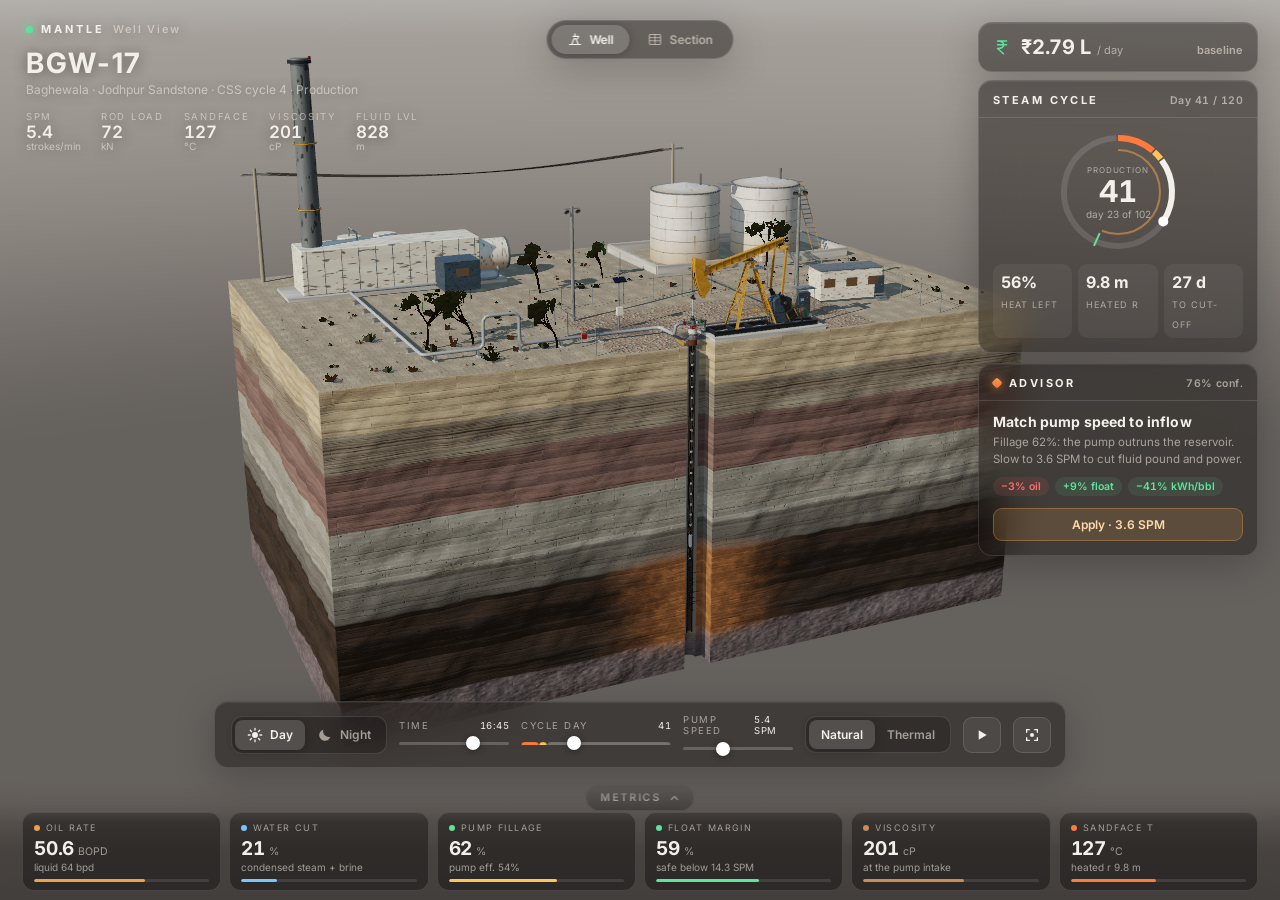
==== app/index.html @ c3bed3a5 "Rebuild demo as Well View app and archive prior demo Generated with [Devin](https://devin.ai)  Co-Au" ====
<!DOCTYPE html>
<html lang="en">
<head>
<meta charset="UTF-8" />
<meta name="viewport" content="width=device-width, initial-scale=1.0" />
<title>Mantle · Well View</title>
<link rel="icon" href="data:image/svg+xml,%3Csvg xmlns='http://www.w3.org/2000/svg' viewBox='0 0 64 64'%3E%3Crect width='64' height='64' rx='12' fill='%23191511'/%3E%3Crect x='10' y='30' width='44' height='6' fill='%23b0664a'/%3E%3Crect x='10' y='38' width='44' height='6' fill='%239ea3a2'/%3E%3Crect x='10' y='46' width='44' height='8' fill='%236b4a2e'/%3E%3Cpath d='M31 12v42' stroke='%23f0b35a' stroke-width='4'/%3E%3Ccircle cx='31' cy='50' r='6' fill='%23f07a2a'/%3E%3C/svg%3E" />
<link rel="preconnect" href="https://fonts.googleapis.com" />
<link rel="stylesheet" href="https://fonts.googleapis.com/css2?family=Inter:wght@400;500;600;700;800&family=JetBrains+Mono:wght@500&display=swap" />
<link rel="stylesheet" href="style.css" />
<script type="importmap">
{ "imports": {
  "three": "./vendor/three/build/three.module.js",
  "three/addons/": "./vendor/three/examples/jsm/"
} }
</script>
</head>
<body>
<div id="viewport"></div>

<div id="loader">
  <div class="loader-inner">
    <div class="loader-mark">MANTLE</div>
    <div class="loader-bar"><span></span></div>
    <div class="loader-text" id="loader-text">Surveying the section…</div>
  </div>
</div>

<div id="ui">
  <!-- identity + live telemetry -->
  <header class="hud hud-tl">
    <div class="brand"><span class="dot" id="live-dot"></span>MANTLE <em>Well View</em></div>
    <h1>BGW-17</h1>
    <div class="sub">Baghewala · Jodhpur Sandstone · CSS cycle 4 · <span id="phase-sub">Production</span></div>
    <div class="telemetry">
      <div data-tip="spm"><label>SPM</label><span id="t-spm">0.0</span><small>strokes/min</small></div>
      <div data-tip="load"><label>Rod load</label><span id="t-load">0</span><small>kN</small></div>
      <div data-tip="sandface"><label>Sandface</label><span id="t-temp">0</span><small>°C</small></div>
      <div data-tip="visc"><label>Viscosity</label><span id="t-visc">0</span><small>cP</small></div>
      <div data-tip="level"><label>Fluid lvl</label><span id="t-level">0</span><small>m</small></div>
    </div>
  </header>

  <!-- value + cycle + advisor, top right -->
  <aside class="hud panel value-panel" id="value-panel" data-tip="net">
    <svg viewBox="0 0 24 24" width="18" height="18" aria-hidden="true"><path d="M6 4h12M6 9h12M6 4c5 0 8 1.6 8 5s-3 5-8 5l8 7" fill="none" stroke="currentColor" stroke-width="2" stroke-linecap="round" stroke-linejoin="round"/></svg>
    <span id="v-net">—</span><small>/ day</small>
    <span class="delta" id="v-delta">—</span>
  </aside>

  <div class="hud rail" id="rail">
    <aside class="panel cycle-panel" id="cycle-panel">
      <div class="panel-head"><span class="ph-title">Steam cycle</span><span class="ph-sum" id="cycle-sum">Day 41 / 120</span></div>
      <div class="panel-body">
        <div class="cycle-ring-wrap">
          <canvas id="c-ring" width="220" height="220"></canvas>
          <div class="ring-center">
            <span class="ring-phase" id="ring-phase">Production</span>
            <b id="ring-day">41</b>
            <small id="ring-sub">day 23 of 102</small>
          </div>
        </div>
        <div class="stats">
          <div data-tip="battery"><span id="s-battery">0%</span><label>Heat left</label></div>
          <div data-tip="rh"><span id="s-rh">0 m</span><label>Heated r</label></div>
          <div data-tip="cutoff"><span id="s-cutoff">0 d</span><label>To cut-off</label></div>
        </div>
      </div>
    </aside>

    <aside class="panel advisor-panel" id="advisor-panel">
      <div class="panel-head"><span class="ph-title"><i class="spark"></i>Advisor</span><span class="ph-sum" id="adv-conf">—</span></div>
      <div class="panel-body">
        <div class="adv-title" id="adv-title">—</div>
        <div class="adv-detail" id="adv-detail"></div>
        <div class="adv-deltas" id="adv-deltas"></div>
        <button class="adv-apply" id="adv-apply" type="button">Apply to well</button>
      </div>
    </aside>
  </div>

  <!-- bottom control deck -->
  <footer class="hud panel controls" id="controls">
    <div class="daynight" role="group" aria-label="Time of day">
      <button id="btn-day" class="active" type="button" title="Day (N)">
        <svg viewBox="0 0 24 24" width="16" height="16"><circle cx="12" cy="12" r="4.5" fill="currentColor"/><g stroke="currentColor" stroke-width="2" stroke-linecap="round"><path d="M12 2v2.5M12 19.5V22M2 12h2.5M19.5 12H22M4.9 4.9l1.8 1.8M17.3 17.3l1.8 1.8M4.9 19.1l1.8-1.8M17.3 6.7l1.8-1.8"/></g></svg>
        Day
      </button>
      <button id="btn-night" type="button" title="Night (N)">
        <svg viewBox="0 0 24 24" width="16" height="16"><path d="M20 14.5A8.5 8.5 0 0 1 9.5 4a8.5 8.5 0 1 0 10.5 10.5z" fill="currentColor"/></svg>
        Night
      </button>
    </div>
    <div class="slider">
      <label>Time <span id="v-time">16:45</span></label>
      <input type="range" id="r-time" min="0" max="24" step="0.01" value="16.75" />
    </div>
    <div class="slider wide">
      <label>Cycle day <span id="v-day">41</span></label>
      <div class="cyc-track"><i class="seg inj"></i><i class="seg soak"></i><i class="seg prod"></i></div>
      <input type="range" id="r-day" min="0" max="120" step="0.1" value="41" />
    </div>
    <div class="slider">
      <label>Pump speed <span id="v-spm">5.4 SPM</span></label>
      <input type="range" id="r-spm" min="2" max="12" step="0.1" value="5.4" />
    </div>
    <div class="lens" role="group" aria-label="Lens">
      <button id="btn-natural" class="active" type="button" title="Natural (T)">Natural</button>
      <button id="btn-thermal" type="button" title="Thermal lens (T)">Thermal</button>
    </div>
    <button class="icon-btn" id="btn-play" type="button" title="Run the cycle (Space)">
      <svg viewBox="0 0 24 24" width="16" height="16"><path d="M7 5l12 7-12 7z" fill="currentColor"/></svg>
    </button>
    <button class="icon-btn" id="btn-cam" type="button" title="Reset camera (C)">
      <svg viewBox="0 0 24 24" width="16" height="16"><path d="M4 8V4h4M20 8V4h-4M4 16v4h4M20 16v4h-4" fill="none" stroke="currentColor" stroke-width="2" stroke-linecap="round"/><circle cx="12" cy="12" r="3" fill="currentColor"/></svg>
    </button>
  </footer>

  <div class="hint-bar">Drag to orbit · Right-drag to pan · Scroll to zoom · <kbd>N</kbd> day/night · <kbd>T</kbd> thermal · <kbd>M</kbd> metrics · <kbd>2</kbd> section</div>

  <!-- metrics drawer -->
  <section class="hud metrics open" id="metrics">
    <button class="drawer-tab" id="metrics-tab" type="button">Metrics<svg viewBox="0 0 12 12" width="10" height="10"><path d="M2 4l4 4 4-4" fill="none" stroke="currentColor" stroke-width="1.6"/></svg></button>
    <div class="kpis" id="kpis"></div>
    <div class="cards">
      <div class="card span-4">
        <div class="card-head"><span>Cycle production</span>
          <div class="pills"><span class="pill"><i class="ln"></i>Oil</span><span class="pill"><i class="band"></i>P10–P90</span><span class="pill"><i class="ln amber dash"></i>Sandface T</span></div>
        </div>
        <canvas id="c-cycle"></canvas>
      </div>
      <div class="card span-3">
        <div class="card-head"><span>Dynamometer card</span><em id="dyno-cls">—</em></div>
        <canvas id="c-dyno"></canvas>
        <div class="card-foot"><span><i class="ln"></i>Surface</span><span><i class="ln blue"></i>Downhole</span></div>
      </div>
      <div class="card span-2">
        <div class="card-head"><span>Heat in the well</span><em>T vs depth</em></div>
        <canvas id="c-profile"></canvas>
      </div>
      <div class="card span-3">
        <div class="card-head"><span>Operating limits</span></div>
        <div class="limits" id="limits"></div>
        <ul class="alerts" id="alerts"></ul>
      </div>
    </div>
  </section>
</div>

<nav class="screen-switch" id="screen-switch" role="tablist">
  <button class="active" data-screen="well" type="button" title="Well (1)">
    <svg viewBox="0 0 24 24" width="15" height="15"><path d="M3 20h18M7 20l3-9h4l3 9M9 7h9l-2 4M12 7V3" fill="none" stroke="currentColor" stroke-width="1.7" stroke-linecap="round" stroke-linejoin="round"/></svg>
    Well</button>
  <button data-screen="section" type="button" title="Section (2)">
    <svg viewBox="0 0 24 24" width="15" height="15"><rect x="3" y="4" width="18" height="16" rx="1.5" fill="none" stroke="currentColor" stroke-width="1.7"/><path d="M3 9h18M3 14h18M12 4v16" stroke="currentColor" stroke-width="1.4"/></svg>
    Section</button>
  <i class="glider"></i>
</nav>

<div id="section" class="section"></div>
<div id="tooltip" class="tooltip"></div>

<script type="module" src="js/main.js" onerror="document.getElementById('loader-text').textContent = 'Could not load the scene. Check the console and refresh.'"></script>
</body>
</html>
---- app/style.css ----
:root {
  --glass: rgba(16, 15, 14, 0.44);
  --glass-strong: rgba(16, 15, 14, 0.68);
  --line: rgba(255, 255, 255, 0.12);
  --text: #f3efe9;
  --muted: rgba(240, 232, 222, 0.6);
  --accent: #7cc4ff;
  --heat: #f0a04b;
  --ok: #5fe39a;
  --warn: #ffc35a;
  --crit: #ff6b6b;
  --radius: 14px;
  --ink: #2a241b;
  --ink-2: rgba(42, 36, 27, 0.58);
  --paper-glass: rgba(255, 252, 244, 0.74);
  --paper-line: rgba(60, 46, 25, 0.13);
  --drawer-h: clamp(300px, 38vh, 400px);
  font-family: "Inter", "SF Pro Text", -apple-system, "Segoe UI", Roboto, sans-serif;
}
* { box-sizing: border-box; }
html, body { margin: 0; height: 100%; overflow: hidden; background: #3a3836; color: var(--text); -webkit-font-smoothing: antialiased; }
#viewport, #viewport canvas { position: fixed; inset: 0; width: 100%; height: 100%; display: block; touch-action: none; }

/* ---------- loader */
#loader { position: fixed; inset: 0; z-index: 60; display: grid; place-items: center; background: radial-gradient(ellipse at 50% 40%, #3a2e22 0%, #0e0c0a 72%); transition: opacity 1.2s ease, visibility 1.2s; }
#loader.done { opacity: 0; visibility: hidden; }
.loader-inner { text-align: center; }
.loader-mark { font-weight: 800; letter-spacing: 0.5em; font-size: 22px; margin-right: -0.5em; }
.loader-bar { width: 220px; height: 2px; margin: 18px auto 12px; background: rgba(255,255,255,0.12); overflow: hidden; border-radius: 2px; }
.loader-bar span { display: block; height: 100%; width: 40%; background: var(--heat); animation: load 1.2s ease-in-out infinite; }
.loader-text { font-size: 12px; color: var(--muted); letter-spacing: 0.04em; }
@keyframes load { 0% { transform: translateX(-100%); } 100% { transform: translateX(250%); } }

/* ---------- HUD shell */
#ui { position: fixed; inset: 0; pointer-events: none; z-index: 10; transition: opacity 0.45s; }
#ui.hidden, #ui.away { opacity: 0; }
#ui.hidden *, #ui.away * { pointer-events: none !important; }
.hud { position: absolute; pointer-events: auto; }
.panel {
  background: var(--glass);
  backdrop-filter: blur(18px) saturate(140%); -webkit-backdrop-filter: blur(18px) saturate(140%);
  border: 1px solid var(--line); border-radius: var(--radius);
  box-shadow: 0 10px 40px rgba(0, 0, 0, 0.22), inset 0 1px 0 rgba(255,255,255,0.06);
}

.hud-tl { top: 22px; left: 26px; text-shadow: 0 1px 14px rgba(0, 0, 0, 0.45); pointer-events: none; }
.hud-tl .telemetry { pointer-events: auto; }
.brand { font-size: 11px; font-weight: 700; letter-spacing: 0.28em; display: flex; align-items: center; gap: 8px; }
.brand em { font-style: normal; font-weight: 500; color: var(--muted); letter-spacing: 0.16em; }
.brand .dot { width: 7px; height: 7px; border-radius: 50%; background: var(--ok); box-shadow: 0 0 10px var(--ok); animation: pulse 2.4s ease-in-out infinite; }
.brand .dot.steam { background: var(--heat); box-shadow: 0 0 10px var(--heat); }
.brand .dot.soak { background: var(--warn); box-shadow: 0 0 10px var(--warn); }
@keyframes pulse { 50% { opacity: 0.45; } }
.hud-tl h1 { margin: 10px 0 2px; font-size: 28px; font-weight: 700; letter-spacing: 0.06em; }
.hud-tl .sub { font-size: 12px; color: var(--muted); }
.telemetry { display: flex; gap: 20px; margin-top: 14px; }
.telemetry div { display: flex; flex-direction: column; min-width: 48px; cursor: default; }
.telemetry label { font-size: 9.5px; letter-spacing: 0.18em; text-transform: uppercase; color: var(--muted); }
.telemetry span { font-size: 17px; font-variant-numeric: tabular-nums; font-weight: 600; }
.telemetry small { font-size: 10px; color: var(--muted); margin-top: -2px; }

/* ---------- value, top right */
.value-panel { top: 22px; right: 22px; width: 280px; display: flex; align-items: baseline; gap: 6px; padding: 12px 14px; cursor: default; }
.value-panel > svg { color: var(--ok); flex: none; align-self: center; margin-right: 4px; }
#v-net { font-size: 20px; font-weight: 700; font-variant-numeric: tabular-nums; letter-spacing: -0.01em; }
.value-panel small { font-size: 11px; color: var(--muted); }
.delta { margin-left: auto; font-size: 11px; font-weight: 600; font-variant-numeric: tabular-nums; color: var(--muted); white-space: nowrap; }
.delta.up { color: var(--ok); } .delta.down { color: var(--crit); }

.rail { top: 80px; right: 22px; width: 280px; display: flex; flex-direction: column; gap: 10px; max-height: calc(100vh - 80px - 120px); transition: max-height 0.55s cubic-bezier(.2,.8,.2,1); }
#ui.drawer-open .rail { max-height: calc(100vh - 80px - var(--drawer-h) - 20px); }
#ui.drawer-open .adv-detail { display: none; }
.panel-head { display: flex; justify-content: space-between; align-items: center; padding: 12px 14px 10px; font-size: 11px; font-weight: 700; letter-spacing: 0.22em; text-transform: uppercase; border-bottom: 1px solid var(--line); }
.ph-title { display: inline-flex; align-items: center; gap: 8px; }
.ph-sum { font-size: 10.5px; font-weight: 600; letter-spacing: 0.04em; text-transform: none; color: var(--muted); font-variant-numeric: tabular-nums; }
.panel-body { padding: 12px 14px 14px; }
.stats { display: grid; grid-template-columns: repeat(3, 1fr); gap: 6px; }
.stats div { background: rgba(255,255,255,0.05); border-radius: 9px; padding: 8px 8px 6px; cursor: default; }
.stats span { display: block; font-size: 16px; font-weight: 700; font-variant-numeric: tabular-nums; }
.stats label { font-size: 9px; letter-spacing: 0.12em; text-transform: uppercase; color: var(--muted); }

.cycle-ring-wrap { position: relative; width: 124px; height: 124px; margin: 0 auto 10px; }
.cycle-ring-wrap canvas { width: 124px; height: 124px; display: block; }
.ring-center { position: absolute; inset: 0; display: flex; flex-direction: column; align-items: center; justify-content: center; pointer-events: none; }
.ring-phase { font-size: 8px; letter-spacing: 0.12em; text-transform: uppercase; color: var(--muted); }
.ring-center b { font-size: 30px; font-weight: 700; font-variant-numeric: tabular-nums; line-height: 1.1; }
.ring-center small { font-size: 10px; color: var(--muted); }
#rail.compact .cycle-ring-wrap { display: none; }

.spark { width: 8px; height: 8px; border-radius: 2px; background: linear-gradient(135deg, var(--heat), #ff6a3d); box-shadow: 0 0 10px rgba(240,160,75,0.7); transform: rotate(45deg); }
.adv-title { font-size: 14px; font-weight: 700; letter-spacing: 0.01em; }
.adv-detail { font-size: 11.5px; line-height: 1.45; color: var(--muted); margin-top: 4px; }
.adv-deltas { display: flex; gap: 6px; margin-top: 10px; flex-wrap: wrap; }
.adv-deltas span { font-size: 10.5px; font-weight: 600; padding: 3px 8px; border-radius: 999px; background: rgba(255,255,255,0.07); font-variant-numeric: tabular-nums; }
.adv-deltas span.good { color: var(--ok); background: rgba(95,227,154,0.1); }
.adv-deltas span.bad { color: var(--crit); background: rgba(255,107,107,0.1); }
button { font: inherit; color: var(--text); background: rgba(255,255,255,0.07); border: 1px solid var(--line); border-radius: 9px; cursor: pointer; padding: 8px 10px; font-size: 12px; font-weight: 600; transition: background 0.2s, border-color 0.2s, transform 0.1s, opacity 0.2s; }
button:hover { background: rgba(255,255,255,0.14); border-color: rgba(255,255,255,0.22); }
button:active { transform: translateY(1px); }
button:disabled { opacity: 0.4; cursor: default; }
.adv-apply { width: 100%; margin-top: 12px; background: rgba(240,160,75,0.16); border-color: rgba(240,160,75,0.35); color: #ffd9a8; }
.adv-apply:hover { background: rgba(240,160,75,0.26); border-color: rgba(240,160,75,0.5); }

/* ---------- control deck */
.controls { left: 50%; bottom: 26px; transform: translateX(-50%); display: flex; align-items: center; gap: 20px; padding: 12px 14px 12px 16px; transition: bottom 0.55s cubic-bezier(.2,.8,.2,1); }
#ui.drawer-open .controls { bottom: calc(var(--drawer-h) + 12px); }
#ui.drawer-peek .controls { bottom: 132px; }
#ui.drawer-peek .hint-bar { opacity: 0; }
.daynight, .lens { display: flex; background: rgba(0,0,0,0.22); border-radius: 11px; padding: 3px; border: 1px solid var(--line); }
.daynight button, .lens button { display: flex; align-items: center; gap: 7px; border: none; background: transparent; padding: 7px 12px; border-radius: 8px; color: var(--muted); }
.daynight button.active, .lens button.active { background: rgba(255,255,255,0.16); color: var(--text); box-shadow: 0 1px 8px rgba(0,0,0,0.25); }
.lens button#btn-thermal.active { background: linear-gradient(90deg, rgba(120,40,110,0.55), rgba(240,120,40,0.55)); }
.slider { display: flex; flex-direction: column; gap: 6px; width: 130px; position: relative; }
.slider.wide { width: 200px; }
.slider label { font-size: 9.5px; letter-spacing: 0.16em; text-transform: uppercase; color: var(--muted); display: flex; justify-content: space-between; }
.slider label span { color: var(--text); font-variant-numeric: tabular-nums; letter-spacing: 0.04em; }
input[type=range] { -webkit-appearance: none; appearance: none; width: 100%; height: 3px; margin: 5px 0; border-radius: 3px; background: rgba(255,255,255,0.2); outline: none; position: relative; z-index: 1; }
input[type=range]::-webkit-slider-thumb { -webkit-appearance: none; width: 14px; height: 14px; border-radius: 50%; background: #fff; box-shadow: 0 1px 6px rgba(0,0,0,0.4); cursor: pointer; }
input[type=range]::-moz-range-thumb { width: 14px; height: 14px; border: none; border-radius: 50%; background: #fff; cursor: pointer; }
.slider.wide input[type=range] { background: transparent; }
.cyc-track { position: absolute; left: 0; right: 0; bottom: 5px; height: 3px; display: flex; border-radius: 3px; overflow: hidden; }
.cyc-track .seg { display: block; height: 100%; }
.cyc-track .inj { width: 11.67%; background: #ff7a3d; }
.cyc-track .soak { width: 3.33%; background: var(--warn); }
.cyc-track .prod { flex: 1; background: rgba(255,255,255,0.28); }
.icon-btn { width: 38px; height: 36px; padding: 0; display: grid; place-items: center; }
.icon-btn.on { background: rgba(240,160,75,0.2); border-color: rgba(240,160,75,0.4); color: #ffd9a8; }
.hint-bar { position: absolute; left: 26px; bottom: 30px; font-size: 11px; color: var(--muted); text-shadow: 0 1px 8px rgba(0,0,0,0.6); transition: opacity 0.3s; }
#ui.drawer-open .hint-bar { opacity: 0; }
kbd { font-family: inherit; font-size: 10px; padding: 1px 5px; border-radius: 4px; border: 1px solid var(--line); background: rgba(255,255,255,0.08); }

/* ---------- metrics drawer */
.metrics {
  left: 0; right: 0; bottom: 0; height: var(--drawer-h); padding: 30px 22px 18px;
  background: linear-gradient(to top, rgba(14, 12, 11, 0.74), rgba(14, 12, 11, 0.5) 70%, rgba(14, 12, 11, 0));
  backdrop-filter: blur(14px) saturate(130%); -webkit-backdrop-filter: blur(14px) saturate(130%);
  mask-image: linear-gradient(to top, #000 88%, transparent); -webkit-mask-image: linear-gradient(to top, #000 88%, transparent);
  display: flex; flex-direction: column; gap: 10px;
  transform: translateY(calc(var(--drawer-h) - 34px)); transition: transform 0.55s cubic-bezier(.2,.8,.2,1);
}
.metrics.open { transform: none; }
.metrics.peek { transform: translateY(calc(var(--drawer-h) - 34px - 84px)); }
.metrics.peek .cards { opacity: 0; pointer-events: none; }
.metrics.peek .kpis { opacity: 1; pointer-events: auto; }
.drawer-tab { position: absolute; top: 2px; left: 50%; transform: translateX(-50%); display: flex; align-items: center; gap: 8px; padding: 6px 14px; font-size: 10.5px; letter-spacing: 0.18em; text-transform: uppercase; background: var(--glass); border-radius: 999px; backdrop-filter: blur(12px); -webkit-backdrop-filter: blur(12px); }
.drawer-tab svg { transition: transform 0.4s; transform: rotate(180deg); }
.metrics.open .drawer-tab svg { transform: none; }
.metrics.peek { background: linear-gradient(to top, rgba(14,12,11,0.6), rgba(14,12,11,0.35) 80%, rgba(14,12,11,0)); }
.metrics:not(.open):not(.peek) .kpis, .metrics:not(.open) .cards { opacity: 0; pointer-events: none; }
.kpis, .cards { transition: opacity 0.35s; }
.kpis { display: grid; grid-template-columns: repeat(9, minmax(0, 1fr)); gap: 8px; flex: none; }
.kpi { background: var(--glass); border: 1px solid var(--line); border-radius: 12px; padding: 9px 11px 8px; min-width: 0; cursor: default; transition: border-color 0.3s; }
.kpi:hover { border-color: rgba(255,255,255,0.24); }
.kpi label { display: flex; align-items: center; gap: 6px; font-size: 9px; letter-spacing: 0.16em; text-transform: uppercase; color: var(--muted); white-space: nowrap; overflow: hidden; }
.kpi label i { width: 6px; height: 6px; border-radius: 50%; flex: none; }
.kv { display: flex; align-items: baseline; gap: 4px; margin-top: 4px; }
.kv span { font-size: 19px; font-weight: 700; font-variant-numeric: tabular-nums; letter-spacing: -0.01em; }
.kv small { font-size: 10.5px; color: var(--muted); }
.ksub { font-size: 10px; color: var(--muted); white-space: nowrap; overflow: hidden; text-overflow: ellipsis; margin-top: 1px; }
.kbar { height: 3px; border-radius: 3px; background: rgba(255,255,255,0.1); margin-top: 6px; overflow: hidden; }
.kbar b { display: block; height: 100%; border-radius: 3px; transition: width 0.6s cubic-bezier(.2,.8,.2,1), background 0.4s; }
.cards { flex: 1; min-height: 0; display: grid; grid-template-columns: repeat(12, minmax(0, 1fr)); gap: 8px; }
.card { background: var(--glass); border: 1px solid var(--line); border-radius: 14px; padding: 10px 12px; display: flex; flex-direction: column; min-width: 0; min-height: 0; }
.card.span-4 { grid-column: span 4; } .card.span-3 { grid-column: span 3; } .card.span-2 { grid-column: span 2; }
.card canvas { flex: 1; width: 100%; min-height: 0; display: block; }
.card-head { display: flex; justify-content: space-between; align-items: center; font-size: 9.5px; letter-spacing: 0.18em; text-transform: uppercase; color: var(--muted); margin-bottom: 6px; gap: 6px; }
.card-head > span { color: var(--text); font-weight: 700; white-space: nowrap; overflow: hidden; text-overflow: ellipsis; }
.card-head em { font-style: normal; letter-spacing: 0.08em; text-transform: none; font-weight: 600; white-space: nowrap; }
.card-foot { display: flex; gap: 12px; flex-wrap: wrap; font-size: 10px; color: var(--muted); margin-top: 4px; }
.card-foot span, .pill { display: inline-flex; align-items: center; gap: 5px; }
.pills { display: flex; gap: 8px; }
.pill { font-size: 10px; letter-spacing: 0.04em; text-transform: none; color: var(--muted); }
.ln { width: 14px; height: 0; border-top: 2px solid #fff; display: inline-block; }
.ln.blue { border-top-color: var(--accent); }
.ln.amber { border-top-color: var(--heat); }
.ln.dash { border-top-style: dashed; }
.band { width: 14px; height: 8px; border-radius: 2px; background: rgba(255,255,255,0.18); display: inline-block; }
.limits { display: grid; grid-template-columns: 1fr 1fr; gap: 8px 12px; margin-bottom: 8px; }
.lim label { display: flex; justify-content: space-between; font-size: 9.5px; letter-spacing: 0.12em; text-transform: uppercase; color: var(--muted); }
.lim label b { color: var(--text); letter-spacing: 0.02em; font-variant-numeric: tabular-nums; }
.lim .meter { position: relative; height: 5px; border-radius: 3px; background: rgba(255,255,255,0.08); margin-top: 5px; overflow: hidden; }
.lim .meter b { position: absolute; left: 0; top: 0; bottom: 0; border-radius: 3px; transition: width 0.6s cubic-bezier(.2,.8,.2,1), background 0.4s; }
.lim .meter i { position: absolute; top: -2px; bottom: -2px; width: 1px; background: rgba(255,255,255,0.55); }
.alerts { list-style: none; margin: 0; padding: 0; overflow: auto; font-size: 11px; line-height: 1.35; display: flex; flex-direction: column; gap: 6px; flex: 1; min-height: 0; scrollbar-width: thin; }
.alerts li { display: flex; gap: 8px; align-items: flex-start; }
.alerts li i { width: 7px; height: 7px; border-radius: 50%; flex: none; margin-top: 4px; }

@media (max-width: 1300px) {
  .kpis { grid-template-columns: repeat(6, minmax(0, 1fr)); }
  .kpi:nth-child(n+7) { display: none; }
  .card.span-4 { grid-column: span 6; } .card.span-3 { grid-column: span 6; } .card.span-2 { display: none; }
  .card:nth-child(n+3) { display: none; }
  .controls { gap: 12px; }
  .slider { width: 110px; } .slider.wide { width: 150px; }
  .hint-bar { display: none; }
}
@media (max-width: 900px) {
  .rail, .value-panel { display: none; }
  .controls { flex-wrap: wrap; justify-content: center; width: calc(100% - 32px); }
  .telemetry { gap: 12px; }
}

/* ---------- screen switcher */
.screen-switch { position: fixed; top: 20px; left: 50%; transform: translateX(-50%); z-index: 40; display: flex; padding: 4px; gap: 2px; background: var(--glass); border: 1px solid var(--line); border-radius: 999px; backdrop-filter: blur(16px) saturate(140%); -webkit-backdrop-filter: blur(16px) saturate(140%); box-shadow: 0 10px 40px rgba(0,0,0,0.22); transition: background 0.8s, border-color 0.8s, box-shadow 0.8s; }
.screen-switch button { position: relative; z-index: 1; display: flex; align-items: center; gap: 7px; padding: 7px 16px; border: none; background: transparent; border-radius: 999px; font-size: 12px; color: var(--muted); transition: color 0.4s; }
.screen-switch button:hover { background: transparent; color: var(--text); }
.screen-switch button.active { color: var(--text); }
.screen-switch .glider { position: absolute; top: 4px; bottom: 4px; left: 4px; width: 0; border-radius: 999px; background: rgba(255,255,255,0.16); box-shadow: 0 1px 8px rgba(0,0,0,0.25); transition: left 0.5s cubic-bezier(.2,.8,.2,1), width 0.5s cubic-bezier(.2,.8,.2,1), background 0.8s; }
.screen-switch.busy { pointer-events: none; }
body.mode-section .screen-switch { background: rgba(255, 252, 244, 0.72); border-color: rgba(60, 46, 25, 0.14); box-shadow: 0 8px 30px rgba(70, 55, 30, 0.12); }
body.mode-section .screen-switch button { color: rgba(48, 40, 28, 0.55); }
body.mode-section .screen-switch button.active { color: var(--ink); }
body.mode-section .screen-switch .glider { background: rgba(255,255,255,0.95); box-shadow: 0 1px 6px rgba(70,55,30,0.18); }

/* ---------- tooltip */
.tooltip { position: fixed; z-index: 55; pointer-events: none; max-width: 280px; padding: 9px 11px; font-size: 11.5px; line-height: 1.45; background: var(--glass-strong); color: var(--text); border: 1px solid var(--line); border-radius: 10px; backdrop-filter: blur(12px); -webkit-backdrop-filter: blur(12px); opacity: 0; transform: translate(14px, 14px); transition: opacity 0.12s; }
.tooltip.show { opacity: 1; }
.tooltip b { font-size: 12.5px; letter-spacing: 0.02em; }
.tooltip .mut { color: var(--muted); }
.tooltip.light { background: rgba(255, 252, 244, 0.92); color: var(--ink); border-color: var(--paper-line); box-shadow: 0 8px 26px rgba(70,55,30,0.14); }
.tooltip.light .mut { color: var(--ink-2); }

/* ---------- section (paper) screen */
.section { position: fixed; inset: 0; z-index: 30; visibility: hidden; pointer-events: none; color: var(--ink); }
.section.active { visibility: visible; pointer-events: auto; }
.sec-canvas { position: absolute; inset: 0; width: 100%; height: 100%; display: block; cursor: grab; touch-action: none; }
.sec-canvas:active { cursor: grabbing; }
.sec-ui { position: absolute; inset: 0; pointer-events: none; opacity: 0; }
.sec-ui > * { pointer-events: auto; }
.lpanel { background: var(--paper-glass); border: 1px solid var(--paper-line); border-radius: var(--radius); backdrop-filter: blur(14px) saturate(120%); -webkit-backdrop-filter: blur(14px) saturate(120%); box-shadow: 0 10px 34px rgba(80, 60, 30, 0.1); }
.sec-hud { position: absolute; top: 22px; left: 26px; pointer-events: none; }
.sec-hud .brand em { color: var(--ink-2); }
.sec-hud h1 { margin: 10px 0 2px; font-size: 28px; font-weight: 700; letter-spacing: 0.04em; }
.sec-hud h1 small { font-size: 12px; font-weight: 600; letter-spacing: 0.14em; text-transform: uppercase; color: var(--ink-2); margin-left: 8px; }
.sec-hud .sub { font-size: 12px; color: var(--ink-2); }
.sec-stats { display: flex; gap: 20px; margin-top: 14px; }
.sec-stats div { display: flex; flex-direction: column; }
.sec-stats label { font-size: 9.5px; letter-spacing: 0.18em; text-transform: uppercase; color: var(--ink-2); }
.sec-stats span { font-size: 17px; font-weight: 700; font-variant-numeric: tabular-nums; }
.sec-stats small { font-size: 10px; color: var(--ink-2); margin-top: -2px; }
.sec-legend { position: absolute; top: 22px; right: 22px; width: 280px; padding: 10px; }
.seg { display: flex; border-radius: 10px; padding: 3px; gap: 2px; background: rgba(60,46,25,0.06); border: 1px solid rgba(60,46,25,0.1); }
.seg button { flex: 1; border: none; background: transparent; padding: 6px 4px; border-radius: 7px; font-size: 11px; color: var(--ink-2); }
.seg button:hover { background: rgba(60,46,25,0.06); }
.seg button.active { background: #fff; color: var(--ink); box-shadow: 0 1px 5px rgba(70,55,30,0.16); }
.sec-legend .seg + .seg { margin-top: 8px; }
.leg { display: flex; flex-direction: column; gap: 5px; margin-top: 10px; font-size: 10.5px; color: rgba(42,36,27,0.7); }
.leg span { display: flex; align-items: center; gap: 8px; }
.leg i { width: 22px; height: 9px; border-radius: 2px; flex: none; border: 1px solid rgba(42,36,27,0.25); }
.leg .grad { flex: 1; height: 7px; border-radius: 4px; border: none; }
.leg .row { display: flex; align-items: center; gap: 8px; }
.sec-dock { position: absolute; left: 22px; right: 22px; bottom: 20px; display: flex; gap: 12px; align-items: stretch; }
.sec-timeline { flex: 1; min-width: 0; padding: 12px 16px; display: flex; flex-direction: column; gap: 8px; }
.tl-top { display: flex; justify-content: space-between; align-items: center; gap: 12px; }
.tl-move { display: flex; align-items: center; gap: 10px; min-width: 0; font-size: 12px; }
.tl-move b { font-size: 13.5px; letter-spacing: 0.02em; white-space: nowrap; }
.tl-move span:last-child { color: var(--ink-2); white-space: nowrap; overflow: hidden; text-overflow: ellipsis; }
.tl-badge { font-size: 9.5px; letter-spacing: 0.14em; text-transform: uppercase; font-weight: 700; padding: 3px 8px; border-radius: 999px; background: rgba(60,46,25,0.08); color: rgba(42,36,27,0.7); white-space: nowrap; }
.tl-badge.inj { background: rgba(226,96,32,0.14); color: #b3470f; }
.tl-badge.soak { background: rgba(214,160,20,0.16); color: #8a6508; }
.tl-badge.prod { background: rgba(29,127,224,0.12); color: #1566b5; }
.tl-time { font-size: 12px; color: var(--ink-2); font-variant-numeric: tabular-nums; white-space: nowrap; }
.tl-time b { color: var(--ink); }
.tl-track { width: 100%; height: 56px; display: block; cursor: pointer; }
.tl-controls { display: flex; align-items: center; gap: 18px; }
.tl-buttons { display: flex; gap: 4px; align-items: center; }
.section button { color: var(--ink); background: rgba(60,46,25,0.05); border: 1px solid rgba(60,46,25,0.12); }
.section button:hover { background: rgba(60,46,25,0.1); border-color: rgba(60,46,25,0.2); }
.section .seg button { background: transparent; border: none; }
.section .seg button.active { background: #fff; }
.tl-buttons button { width: 34px; height: 32px; display: grid; place-items: center; padding: 0; border-radius: 9px; }
.tl-buttons button.primary { width: 44px; height: 38px; background: var(--ink); color: #fff8ec; border-color: var(--ink); border-radius: 11px; }
.tl-buttons button.primary:hover { background: #3d3427; }
.speed { width: 250px; }
.tl-toggles { margin-left: auto; display: flex; gap: 6px; }
.tl-toggles button { display: flex; align-items: center; gap: 6px; padding: 7px 11px; border-radius: 9px; font-size: 11.5px; }
.tl-toggles button.on { background: rgba(29,127,224,0.12); color: #1566b5; border-color: rgba(29,127,224,0.3); }
.sec-card { width: 270px; padding: 10px 12px 10px; display: flex; flex-direction: column; }
.sc-head { display: flex; align-items: center; justify-content: space-between; font-size: 9.5px; letter-spacing: 0.18em; text-transform: uppercase; color: var(--ink-2); }
.sc-head b { font-size: 15px; letter-spacing: 0.02em; color: #b3470f; text-transform: none; }
.sec-card canvas { flex: 1; width: 100%; min-height: 0; display: block; margin-top: 4px; }
@media (max-width: 1100px) { .sec-card, .speed { display: none; } .sec-legend { width: 230px; } }
@media (prefers-reduced-motion: reduce) { .brand .dot { animation: none; } }
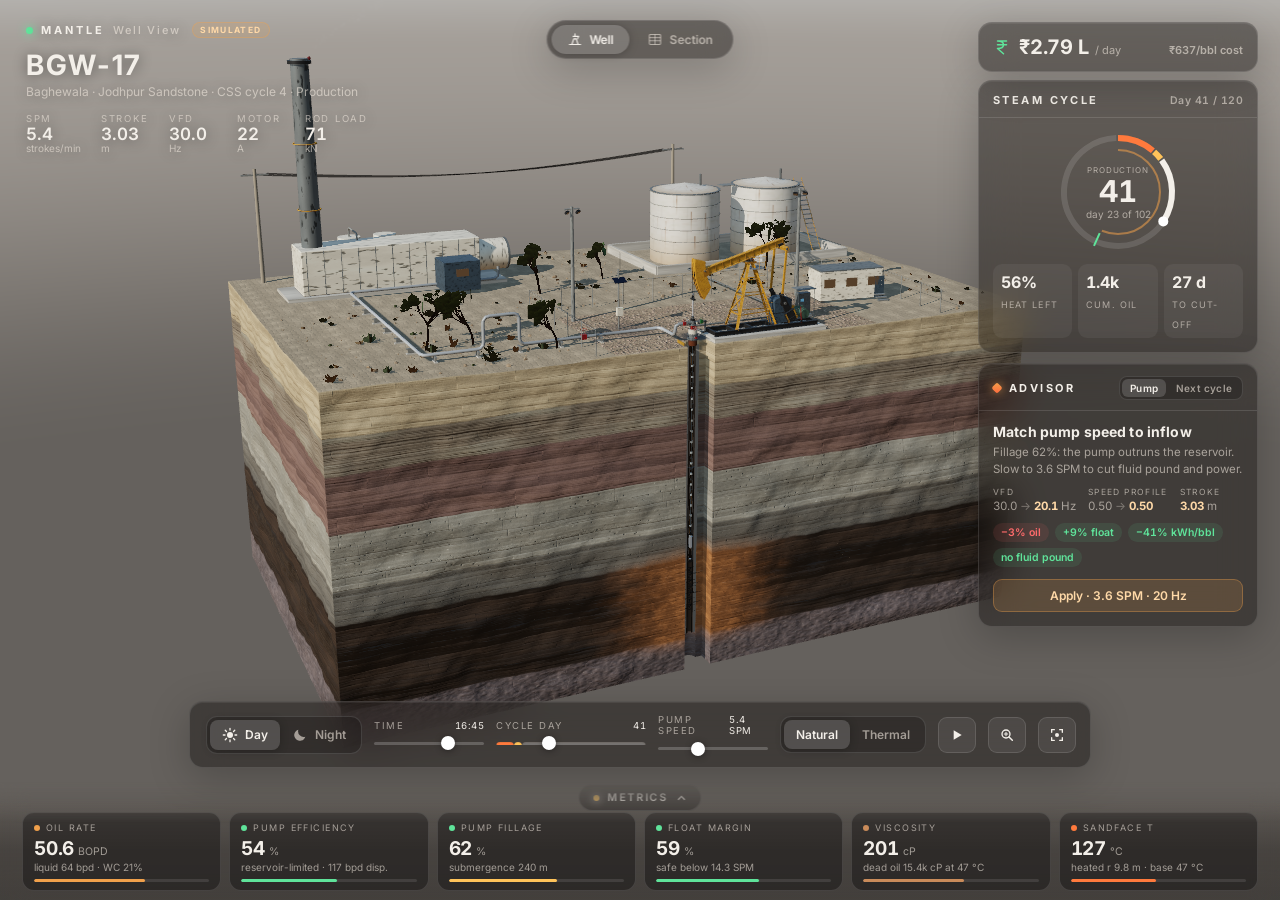
==== commit dc30547c: "Add rod & pump health, inspect mode, next-cycle plan and full SIH26120 metric coverage to Well View " ====
--- a/app/index.html
+++ b/app/index.html
@@ -29,23 +29,30 @@
 <div id="ui">
   <!-- identity + live telemetry -->
   <header class="hud hud-tl">
-    <div class="brand"><span class="dot" id="live-dot"></span>MANTLE <em>Well View</em></div>
+    <div class="brand"><span class="dot" id="live-dot"></span>MANTLE <em>Well View</em><span class="sim-pill" data-tip="sim">Simulated</span></div>
     <h1>BGW-17</h1>
     <div class="sub">Baghewala · Jodhpur Sandstone · CSS cycle 4 · <span id="phase-sub">Production</span></div>
     <div class="telemetry">
       <div data-tip="spm"><label>SPM</label><span id="t-spm">0.0</span><small>strokes/min</small></div>
+      <div data-tip="stroke"><label>Stroke</label><span id="t-stroke">0.0</span><small>m</small></div>
+      <div data-tip="vfd"><label>VFD</label><span id="t-hz">0.0</span><small>Hz</small></div>
+      <div data-tip="amps"><label>Motor</label><span id="t-amps">0</span><small>A</small></div>
       <div data-tip="load"><label>Rod load</label><span id="t-load">0</span><small>kN</small></div>
-      <div data-tip="sandface"><label>Sandface</label><span id="t-temp">0</span><small>°C</small></div>
-      <div data-tip="visc"><label>Viscosity</label><span id="t-visc">0</span><small>cP</small></div>
-      <div data-tip="level"><label>Fluid lvl</label><span id="t-level">0</span><small>m</small></div>
     </div>
   </header>
 
   <!-- value + cycle + advisor, top right -->
-  <aside class="hud panel value-panel" id="value-panel" data-tip="net">
+  <aside class="hud panel value-panel" id="value-panel">
     <svg viewBox="0 0 24 24" width="18" height="18" aria-hidden="true"><path d="M6 4h12M6 9h12M6 4c5 0 8 1.6 8 5s-3 5-8 5l8 7" fill="none" stroke="currentColor" stroke-width="2" stroke-linecap="round" stroke-linejoin="round"/></svg>
-    <span id="v-net">—</span><small>/ day</small>
-    <span class="delta" id="v-delta">—</span>
+    <div class="vp-row">
+      <span id="v-net">—</span><small>/ day</small>
+      <span class="delta" id="v-delta">—</span>
+    </div>
+    <div class="cost-pop" id="cost-pop">
+      <div class="cp-top"><span>Lifting cost</span><b id="c-bbl">—</b></div>
+      <div class="cost-bar" id="c-bar"></div>
+      <div class="cost-rows" id="c-rows"></div>
+    </div>
   </aside>
 
   <div class="hud rail" id="rail">
@@ -62,19 +69,28 @@
         </div>
         <div class="stats">
           <div data-tip="battery"><span id="s-battery">0%</span><label>Heat left</label></div>
-          <div data-tip="rh"><span id="s-rh">0 m</span><label>Heated r</label></div>
+          <div data-tip="cum"><span id="s-cum">0</span><label>Cum. oil</label></div>
           <div data-tip="cutoff"><span id="s-cutoff">0 d</span><label>To cut-off</label></div>
         </div>
       </div>
     </aside>
 
     <aside class="panel advisor-panel" id="advisor-panel">
-      <div class="panel-head"><span class="ph-title"><i class="spark"></i>Advisor</span><span class="ph-sum" id="adv-conf">—</span></div>
-      <div class="panel-body">
+      <div class="panel-head"><span class="ph-title"><i class="spark"></i>Advisor</span>
+        <div class="mini-seg" id="adv-tabs" role="tablist"><button class="active" data-tab="pump" type="button">Pump</button><button data-tab="cycle" type="button">Next cycle</button></div>
+      </div>
+      <div class="panel-body adv-body" data-body="pump">
         <div class="adv-title" id="adv-title">—</div>
         <div class="adv-detail" id="adv-detail"></div>
+        <div class="adv-drive" id="adv-drive"></div>
         <div class="adv-deltas" id="adv-deltas"></div>
         <button class="adv-apply" id="adv-apply" type="button">Apply to well</button>
+      </div>
+      <div class="panel-body adv-body" data-body="cycle" hidden>
+        <div class="plan-head"><span>Cycle 5 recipe</span><em><i class="ghost"></i>today <i class="solid"></i>Mantle</em></div>
+        <div class="levers" id="levers"></div>
+        <div class="dividend" id="dividend"></div>
+        <button class="adv-apply" id="plan-apply" type="button">Schedule for cycle 5</button>
       </div>
     </aside>
   </div>
@@ -111,37 +127,46 @@
     <button class="icon-btn" id="btn-play" type="button" title="Run the cycle (Space)">
       <svg viewBox="0 0 24 24" width="16" height="16"><path d="M7 5l12 7-12 7z" fill="currentColor"/></svg>
     </button>
+    <button class="icon-btn" id="btn-inspect" type="button" title="Inspect the machine (I)">
+      <svg viewBox="0 0 24 24" width="16" height="16"><circle cx="10.5" cy="10.5" r="6" fill="none" stroke="currentColor" stroke-width="2"/><path d="M15 15l5 5" stroke="currentColor" stroke-width="2.2" stroke-linecap="round"/><path d="M8 10.5h5M10.5 8v5" stroke="currentColor" stroke-width="1.6" stroke-linecap="round"/></svg>
+    </button>
     <button class="icon-btn" id="btn-cam" type="button" title="Reset camera (C)">
       <svg viewBox="0 0 24 24" width="16" height="16"><path d="M4 8V4h4M20 8V4h-4M4 16v4h4M20 16v4h-4" fill="none" stroke="currentColor" stroke-width="2" stroke-linecap="round"/><circle cx="12" cy="12" r="3" fill="currentColor"/></svg>
     </button>
   </footer>
 
-  <div class="hint-bar">Drag to orbit · Right-drag to pan · Scroll to zoom · <kbd>N</kbd> day/night · <kbd>T</kbd> thermal · <kbd>M</kbd> metrics · <kbd>2</kbd> section</div>
+  <div class="hint-bar">Drag to orbit · Scroll to zoom · <kbd>I</kbd> inspect · <kbd>N</kbd> day/night · <kbd>T</kbd> thermal · <kbd>M</kbd> metrics · <kbd>2</kbd> section</div>
 
   <!-- metrics drawer -->
   <section class="hud metrics open" id="metrics">
-    <button class="drawer-tab" id="metrics-tab" type="button">Metrics<svg viewBox="0 0 12 12" width="10" height="10"><path d="M2 4l4 4 4-4" fill="none" stroke="currentColor" stroke-width="1.6"/></svg></button>
+    <button class="drawer-tab" id="metrics-tab" type="button"><i class="tab-alert" id="tab-alert" hidden></i>Metrics<svg viewBox="0 0 12 12" width="10" height="10"><path d="M2 4l4 4 4-4" fill="none" stroke="currentColor" stroke-width="1.6"/></svg></button>
     <div class="kpis" id="kpis"></div>
     <div class="cards">
       <div class="card span-4">
         <div class="card-head"><span>Cycle production</span>
-          <div class="pills"><span class="pill"><i class="ln"></i>Oil</span><span class="pill"><i class="band"></i>P10–P90</span><span class="pill"><i class="ln amber dash"></i>Sandface T</span></div>
+          <div class="pills"><span class="pill"><i class="ln"></i>Cycle 4</span><span class="pill"><i class="ln faint"></i>Cycles 1–3</span><span class="pill"><i class="ln green dash"></i>Mantle plan</span><span class="pill"><i class="ln amber dash"></i>Sandface T</span></div>
         </div>
         <canvas id="c-cycle"></canvas>
       </div>
       <div class="card span-3">
         <div class="card-head"><span>Dynamometer card</span><em id="dyno-cls">—</em></div>
         <canvas id="c-dyno"></canvas>
-        <div class="card-foot"><span><i class="ln"></i>Surface</span><span><i class="ln blue"></i>Downhole</span></div>
+        <div class="card-foot"><span><i class="ln"></i>Surface</span><span><i class="ln blue"></i>Downhole</span><span><i class="burst"></i>Impact</span><span class="foot-r" id="dyno-torque">—</span></div>
       </div>
       <div class="card span-2">
-        <div class="card-head"><span>Heat in the well</span><em>T vs depth</em></div>
+        <div class="card-head"><span>Heat &amp; pressure</span><em>vs depth</em></div>
         <canvas id="c-profile"></canvas>
       </div>
-      <div class="card span-3">
-        <div class="card-head"><span>Operating limits</span></div>
-        <div class="limits" id="limits"></div>
-        <ul class="alerts" id="alerts"></ul>
+      <div class="card span-3 health-card">
+        <div class="card-head"><span>Rod &amp; pump health</span><em id="health-sum">—</em></div>
+        <div class="health">
+          <div class="h-rods"><div class="h-label">Rod string <b id="rods-sum"></b></div><div class="rod-grid" id="rod-grid"></div><div class="h-note" id="rods-note"></div></div>
+          <div class="h-side">
+            <div class="h-block"><div class="h-label">Impact loading <b id="imp-sum"></b></div><div class="strokes" id="strokes"></div><div class="h-note" id="imp-note"></div></div>
+            <div class="h-block"><div class="h-label">Pump unseats <b id="uns-sum"></b></div><div class="months" id="months"></div><div class="h-note" id="uns-note"></div></div>
+          </div>
+        </div>
+        <div class="alert-line" id="alert-line"></div>
       </div>
     </div>
   </section>
@@ -157,6 +182,15 @@
   <i class="glider"></i>
 </nav>
 
+<div id="inspect" class="inspect">
+  <svg class="insp-lines" id="insp-lines"></svg>
+  <div class="insp-tags" id="insp-tags"></div>
+  <div class="insp-bar panel" id="insp-bar">
+    <span class="ib-title"><i class="spark"></i>Inspect</span>
+    <div class="seg dark" id="insp-stops"><button data-stop="surface" class="active" type="button">Pumping unit</button><button data-stop="downhole" type="button">Downhole</button></div>
+    <button class="ib-exit" id="insp-exit" type="button" title="Back (Esc)">Done</button>
+  </div>
+</div>
 <div id="section" class="section"></div>
 <div id="tooltip" class="tooltip"></div>
 
--- a/app/style.css
+++ b/app/style.css
@@ -261,7 +261,7 @@
 .tl-badge.prod { background: rgba(29,127,224,0.12); color: #1566b5; }
 .tl-time { font-size: 12px; color: var(--ink-2); font-variant-numeric: tabular-nums; white-space: nowrap; }
 .tl-time b { color: var(--ink); }
-.tl-track { width: 100%; height: 56px; display: block; cursor: pointer; }
+.tl-track { width: 100%; height: 74px; display: block; cursor: pointer; }
 .tl-controls { display: flex; align-items: center; gap: 18px; }
 .tl-buttons { display: flex; gap: 4px; align-items: center; }
 .section button { color: var(--ink); background: rgba(60,46,25,0.05); border: 1px solid rgba(60,46,25,0.12); }
@@ -281,3 +281,161 @@
 .sec-card canvas { flex: 1; width: 100%; min-height: 0; display: block; margin-top: 4px; }
 @media (max-width: 1100px) { .sec-card, .speed { display: none; } .sec-legend { width: 230px; } }
 @media (prefers-reduced-motion: reduce) { .brand .dot { animation: none; } }
+
+/* =================================================================== v2 additions */
+/* provenance */
+.sim-pill { margin-left: 4px; font-size: 8.5px; font-weight: 700; letter-spacing: 0.16em; text-transform: uppercase; padding: 2px 7px; border-radius: 999px; color: #ffd9a8; background: rgba(240,160,75,0.14); border: 1px solid rgba(240,160,75,0.35); pointer-events: auto; cursor: help; text-shadow: none; }
+.sec-hud .sim-pill { color: #b3470f; background: rgba(226,96,32,0.1); border-color: rgba(226,96,32,0.3); }
+
+/* value card: net per day + a cost-anatomy dropdown on hover */
+.value-panel { flex-direction: column; align-items: stretch; gap: 0; z-index: 3; }
+.vp-row { display: flex; align-items: baseline; gap: 6px; }
+.value-panel > svg { position: absolute; left: 14px; top: 15px; }
+.vp-row { padding-left: 26px; }
+.cost-pop { position: absolute; left: 0; right: 0; top: calc(100% + 8px); padding: 12px 14px; background: rgba(22,20,18,0.92); border: 1px solid var(--line); border-radius: var(--radius); backdrop-filter: blur(18px) saturate(140%); -webkit-backdrop-filter: blur(18px) saturate(140%); box-shadow: 0 16px 40px rgba(0,0,0,0.3); opacity: 0; transform: translateY(-6px); pointer-events: none; transition: opacity 0.25s, transform 0.25s; }
+.value-panel:hover .cost-pop { opacity: 1; transform: none; }
+.cp-top { display: flex; justify-content: space-between; align-items: baseline; font-size: 9.5px; letter-spacing: 0.18em; text-transform: uppercase; color: var(--muted); }
+.cp-top b { font-size: 15px; letter-spacing: 0; text-transform: none; color: var(--text); font-variant-numeric: tabular-nums; }
+.cost-bar { display: flex; gap: 2px; height: 8px; margin: 10px 0 10px; border-radius: 4px; overflow: hidden; }
+.cost-bar i { display: block; height: 100%; min-width: 3px; }
+.cost-rows { display: grid; grid-template-columns: 1fr 1fr; gap: 5px 12px; font-size: 11px; color: var(--muted); }
+.cost-rows span { display: flex; align-items: center; gap: 6px; }
+.cost-rows i { width: 7px; height: 7px; border-radius: 2px; flex: none; }
+.cost-rows b { margin-left: auto; color: var(--text); font-weight: 600; font-variant-numeric: tabular-nums; }
+.cost-rows .tot { grid-column: 1 / -1; border-top: 1px solid var(--line); padding-top: 6px; margin-top: 2px; }
+
+/* advisor tabs + drive line + next-cycle recipe */
+.mini-seg { display: flex; gap: 2px; padding: 2px; border-radius: 8px; background: rgba(0,0,0,0.22); border: 1px solid var(--line); }
+.mini-seg button { border: 0; background: transparent; padding: 3px 8px; border-radius: 6px; font-size: 10px; font-weight: 600; letter-spacing: 0.02em; text-transform: none; color: var(--muted); }
+.mini-seg button.active { background: rgba(255,255,255,0.16); color: var(--text); }
+.adv-body[hidden] { display: none; }
+.adv-drive { display: flex; gap: 12px; margin-top: 10px; font-size: 11.5px; font-variant-numeric: tabular-nums; color: var(--muted); }
+.adv-drive:empty { display: none; }
+.adv-drive span { display: flex; flex-direction: column; gap: 2px; }
+.adv-drive span div { white-space: nowrap; color: var(--muted); }
+.adv-drive label { font-size: 8.5px; letter-spacing: 0.16em; text-transform: uppercase; }
+.adv-drive i { font-style: normal; margin: 0 3px; opacity: 0.6; }
+.adv-drive b { color: #ffd9a8; }
+.plan-head { display: flex; justify-content: space-between; align-items: center; font-size: 9.5px; letter-spacing: 0.16em; text-transform: uppercase; color: var(--muted); margin-bottom: 8px; }
+.plan-head em { font-style: normal; letter-spacing: 0.04em; text-transform: none; display: flex; align-items: center; gap: 5px; }
+.plan-head .ghost, .plan-head .solid { width: 7px; height: 7px; border-radius: 50%; display: inline-block; }
+.plan-head .ghost { border: 1.5px solid rgba(255,255,255,0.55); margin-left: 4px; }
+.plan-head .solid { background: var(--ok); box-shadow: 0 0 8px rgba(95,227,154,0.6); margin-left: 6px; }
+.levers { display: flex; flex-direction: column; gap: 9px; }
+.lv-top { display: flex; justify-content: space-between; font-size: 11px; color: var(--muted); }
+.lv-top em { font-style: normal; font-variant-numeric: tabular-nums; }
+.lv-top em i { font-style: normal; opacity: 0.6; }
+.lv-top em b { color: var(--text); }
+.lv-track { position: relative; height: 3px; margin-top: 6px; border-radius: 3px; background: rgba(255,255,255,0.12); }
+.lv-span { position: absolute; top: 0; bottom: 0; background: linear-gradient(90deg, rgba(95,227,154,0.2), rgba(95,227,154,0.7)); border-radius: 3px; }
+.lv-ghost, .lv-dot { position: absolute; top: 50%; width: 9px; height: 9px; margin: -4.5px 0 0 -4.5px; border-radius: 50%; }
+.lv-ghost { border: 1.5px solid rgba(255,255,255,0.6); background: rgba(16,15,14,0.8); }
+.lv-dot { background: var(--ok); box-shadow: 0 0 10px rgba(95,227,154,0.7); }
+.dividend { margin-top: 12px; padding-top: 10px; border-top: 1px solid var(--line); }
+.dv-top { display: flex; align-items: baseline; gap: 8px; }
+.dv-top b { font-size: 20px; color: var(--ok); font-variant-numeric: tabular-nums; }
+.dv-top span { font-size: 11px; color: var(--muted); }
+.dv-bars { display: flex; flex-direction: column; gap: 4px; margin: 8px 0 6px; }
+.dv-bars div { display: flex; align-items: center; gap: 0; }
+.dv-bars label { width: 46px; flex: none; font-size: 9px; letter-spacing: 0.1em; text-transform: uppercase; color: var(--muted); }
+.dv-bars i { display: block; height: 6px; background: rgba(255,255,255,0.35); border-radius: 3px 0 0 3px; }
+.dv-bars div:first-child i { border-radius: 3px; background: rgba(255,255,255,0.2); }
+.dv-bars i.joint { background: var(--ok); border-radius: 0 3px 3px 0; margin-left: 1px; box-shadow: 0 0 8px rgba(95,227,154,0.5); }
+.dv-sub { font-size: 10.5px; line-height: 1.45; color: var(--muted); }
+.dv-sub .jt { color: var(--ok); font-weight: 600; }
+#ui.drawer-open .levers { gap: 5px; }
+#ui.drawer-open .dv-bars, #ui.drawer-open .dv-sub, #ui.drawer-open .adv-drive { display: none; }
+
+/* chart legend glyphs */
+.ln.faint { border-top-color: rgba(255,255,255,0.3); border-top-width: 1px; }
+.ln.green { border-top-color: var(--ok); }
+.burst { width: 10px; height: 10px; display: inline-block; background: var(--warn); clip-path: polygon(50% 0, 61% 35%, 98% 35%, 68% 57%, 79% 91%, 50% 70%, 21% 91%, 32% 57%, 2% 35%, 39% 35%); }
+.foot-r { margin-left: auto; }
+.foot-r b { font-weight: 700; }
+
+/* rod & pump health */
+.card.health-card { gap: 0; }
+.health { flex: 1; min-height: 0; display: grid; grid-template-columns: auto 1fr; gap: 16px; }
+.h-label { display: flex; justify-content: space-between; gap: 8px; font-size: 9px; letter-spacing: 0.16em; text-transform: uppercase; color: var(--muted); margin-bottom: 6px; white-space: nowrap; }
+.h-label b { letter-spacing: 0.02em; text-transform: none; color: var(--text); font-weight: 600; font-variant-numeric: tabular-nums; }
+.h-note { font-size: 10px; color: var(--muted); margin-top: 5px; white-space: nowrap; }
+.h-note b { color: var(--text); font-weight: 600; }
+.h-note b.w { color: var(--warn); }
+.h-note .x { color: var(--crit); font-weight: 700; }
+.rod-grid { display: grid; grid-template-columns: repeat(14, 6px); grid-auto-rows: 10px; gap: 2px; cursor: default; }
+.rod { display: block; border-radius: 3px; background: rgba(240,232,222,0.3); position: relative; transition: background 0.6s, transform 0.15s; }
+.rod:hover { transform: scaleY(1.25); }
+.rod.taper { box-shadow: 2px 0 0 0 rgba(255,255,255,0.0), inset 0 -2px 0 rgba(0,0,0,0.25); }
+.rod.failed { background: transparent; box-shadow: inset 0 0 0 1px var(--crit); }
+.rod.failed::after { content: '✕'; position: absolute; inset: -2px -3px; display: grid; place-items: center; font-size: 9px; font-weight: 800; color: var(--crit); text-shadow: 0 0 6px rgba(255,107,107,0.8); }
+.h-side { display: flex; flex-direction: column; gap: 10px; min-width: 0; }
+.strokes { display: flex; justify-content: space-between; align-items: flex-end; height: 26px; cursor: default; }
+.stk { position: relative; width: 8px; height: 100%; display: flex; justify-content: center; }
+.stk b { display: block; width: 2px; height: 70%; margin-top: auto; border-radius: 2px; background: rgba(240,232,222,0.28); }
+.stk.hit b { background: rgba(255,195,90,0.7); }
+.stk.hit::after { content: ''; position: absolute; left: 50%; top: 0; width: 11px; height: 11px; margin-left: -5.5px; background: var(--warn); transform: scale(var(--sev, 0.8)); clip-path: polygon(50% 0, 61% 35%, 98% 35%, 68% 57%, 79% 91%, 50% 70%, 21% 91%, 32% 57%, 2% 35%, 39% 35%); filter: drop-shadow(0 0 4px rgba(255,195,90,0.8)); }
+.stk.now b { background: #fff; }
+.stk.now.hit::after { animation: pop 0.5s cubic-bezier(.2,.8,.2,1); }
+@keyframes pop { from { transform: scale(0.2); opacity: 0.2; } }
+.months { display: grid; grid-template-columns: repeat(12, 1fr); gap: 3px; cursor: default; }
+.mo { height: 26px; border-radius: 5px; background: rgba(255,255,255,0.05); display: grid; place-items: end center; font-style: normal; font-size: 8px; color: var(--muted); padding-bottom: 2px; position: relative; }
+.mo.ev { background: rgba(255,107,107,0.16); box-shadow: inset 0 0 0 1px rgba(255,107,107,0.35); color: #ffb4b4; }
+.mo.ev::before { content: ''; position: absolute; top: 2px; left: 50%; width: 9px; height: 9px; margin-left: -4.5px; background: var(--crit); -webkit-mask: url("data:image/svg+xml,%3Csvg xmlns='http://www.w3.org/2000/svg' viewBox='0 0 24 24'%3E%3Cpath d='M12 2a3 3 0 0 1 1 5.83V10h3v2h-3v7.9A7 7 0 0 0 19 14h-2l3-4 3 4h-2a9 9 0 0 1-18 0H1l3-4 3 4H5a7 7 0 0 0 6 5.9V12H8v-2h3V7.83A3 3 0 0 1 12 2z'/%3E%3C/svg%3E") center / contain no-repeat; mask: url("data:image/svg+xml,%3Csvg xmlns='http://www.w3.org/2000/svg' viewBox='0 0 24 24'%3E%3Cpath d='M12 2a3 3 0 0 1 1 5.83V10h3v2h-3v7.9A7 7 0 0 0 19 14h-2l3-4 3 4h-2a9 9 0 0 1-18 0H1l3-4 3 4H5a7 7 0 0 0 6 5.9V12H8v-2h3V7.83A3 3 0 0 1 12 2z'/%3E%3C/svg%3E") center / contain no-repeat; }
+.mo span { line-height: 1; }
+.alert-line { display: flex; align-items: center; gap: 8px; margin-top: 8px; padding-top: 7px; border-top: 1px solid var(--line); font-size: 10.5px; color: var(--muted); white-space: nowrap; overflow: hidden; cursor: default; }
+.alert-line i { width: 7px; height: 7px; border-radius: 50%; flex: none; }
+.alert-line span { overflow: hidden; text-overflow: ellipsis; }
+.alert-line em { font-style: normal; margin-left: auto; font-weight: 700; color: var(--text); padding: 1px 6px; border-radius: 999px; background: rgba(255,255,255,0.1); }
+.tab-alert { width: 6px; height: 6px; border-radius: 50%; display: inline-block; box-shadow: 0 0 8px currentColor; }
+.tab-alert[hidden] { display: none; }
+
+/* ---------- inspect mode: exploded machine + tags on leader lines */
+.inspect { position: fixed; inset: 0; z-index: 20; pointer-events: none; visibility: hidden; }
+.inspect.active { visibility: visible; }
+.insp-lines { position: absolute; inset: 0; width: 100%; height: 100%; overflow: visible; }
+.insp-lines path { fill: none; stroke: rgba(255,255,255,0.55); stroke-width: 1; }
+.insp-lines circle { fill: #fff; }
+.insp-lines circle.ring { fill: none; stroke: rgba(255,255,255,0.5); }
+.insp-tags { position: absolute; inset: 0; }
+.itag { position: absolute; left: 0; top: 0; width: 214px; padding: 10px 12px 11px; background: var(--glass-strong); border: 1px solid var(--line); border-radius: 12px; backdrop-filter: blur(16px) saturate(140%); -webkit-backdrop-filter: blur(16px) saturate(140%); box-shadow: 0 12px 34px rgba(0,0,0,0.3); opacity: 0; transition: opacity 0.35s; will-change: transform; }
+.itag.in { opacity: 1; }
+.itag .it-k { font-size: 9px; letter-spacing: 0.18em; text-transform: uppercase; color: var(--muted); display: flex; justify-content: space-between; gap: 6px; }
+.itag .it-k em { font-style: normal; letter-spacing: 0.06em; text-transform: none; font-weight: 700; }
+.itag .it-v { display: flex; align-items: baseline; gap: 5px; margin-top: 3px; }
+.itag .it-v b { font-size: 21px; font-weight: 700; font-variant-numeric: tabular-nums; letter-spacing: -0.01em; }
+.itag .it-v small { font-size: 11px; color: var(--muted); }
+.itag .it-s { font-size: 10.5px; color: var(--muted); margin-top: 3px; line-height: 1.4; font-variant-numeric: tabular-nums; }
+.itag .it-s b { color: var(--text); font-weight: 600; }
+.itag svg.spark-line { display: block; width: 100%; height: 26px; margin-top: 6px; }
+.itag .pips { display: flex; gap: 3px; margin-top: 7px; }
+.itag .pips i { flex: 1; height: 5px; border-radius: 2px; background: rgba(255,255,255,0.12); }
+.itag .pips i.on { background: var(--ok); }
+.itag .pips i.warn { background: var(--warn); }
+.itag .pips i.bad { background: var(--crit); }
+.itag.warn { border-color: rgba(255,195,90,0.4); }
+.itag.crit { border-color: rgba(255,107,107,0.5); }
+.insp-bar { position: absolute; left: 50%; bottom: 26px; transform: translate(-50%, 20px); display: flex; align-items: center; gap: 14px; padding: 8px 8px 8px 16px; pointer-events: auto; opacity: 0; transition: opacity 0.4s, transform 0.5s cubic-bezier(.2,.8,.2,1); }
+.inspect.active .insp-bar { opacity: 1; transform: translate(-50%, 0); }
+.ib-title { display: flex; align-items: center; gap: 8px; font-size: 11px; font-weight: 700; letter-spacing: 0.22em; text-transform: uppercase; }
+.seg.dark { background: rgba(0,0,0,0.22); border-color: var(--line); }
+.seg.dark button { color: var(--muted); padding: 7px 14px; font-size: 12px; }
+.seg.dark button:hover { background: rgba(255,255,255,0.06); }
+.seg.dark button.active { background: rgba(255,255,255,0.16); color: var(--text); box-shadow: 0 1px 8px rgba(0,0,0,0.25); }
+.ib-exit { padding: 8px 14px; }
+body.inspecting #ui .hud:not(.hud-tl) { opacity: 0; pointer-events: none; }
+body.inspecting #ui .controls { transform: translate(-50%, 16px); }
+body.inspecting .hint-bar { opacity: 0; }
+#ui .controls { transition: bottom 0.55s cubic-bezier(.2,.8,.2,1), opacity 0.45s, transform 0.45s; }
+.value-panel, .rail, .hint-bar { transition: opacity 0.45s, max-height 0.55s cubic-bezier(.2,.8,.2,1); }
+.metrics { transition: transform 0.55s cubic-bezier(.2,.8,.2,1), opacity 0.45s; }
+
+/* engineering title block in the section legend */
+.tblock { margin-top: 10px; border: 1px solid rgba(42,36,27,0.35); border-radius: 4px; overflow: hidden; font-size: 11px; color: var(--ink); background: rgba(255,255,255,0.35); }
+.tb-row { display: grid; grid-template-columns: 1fr; border-top: 1px solid rgba(42,36,27,0.2); }
+.tb-row:first-child { border-top: 0; }
+.tb-row.tb-2 { grid-template-columns: 1.55fr 1fr; }
+.tb-row.tb-3 { grid-template-columns: 1fr 1fr 1fr; }
+.tb-row > div { padding: 4px 7px 5px; font-weight: 600; font-variant-numeric: tabular-nums; white-space: nowrap; overflow: hidden; text-overflow: ellipsis; }
+.tb-row > div + div { border-left: 1px solid rgba(42,36,27,0.2); }
+.tb-row label { display: block; font-size: 7.5px; font-weight: 700; letter-spacing: 0.16em; text-transform: uppercase; color: var(--ink-2); margin-bottom: 1px; }
+.sec-legend .leg:empty { display: none; }
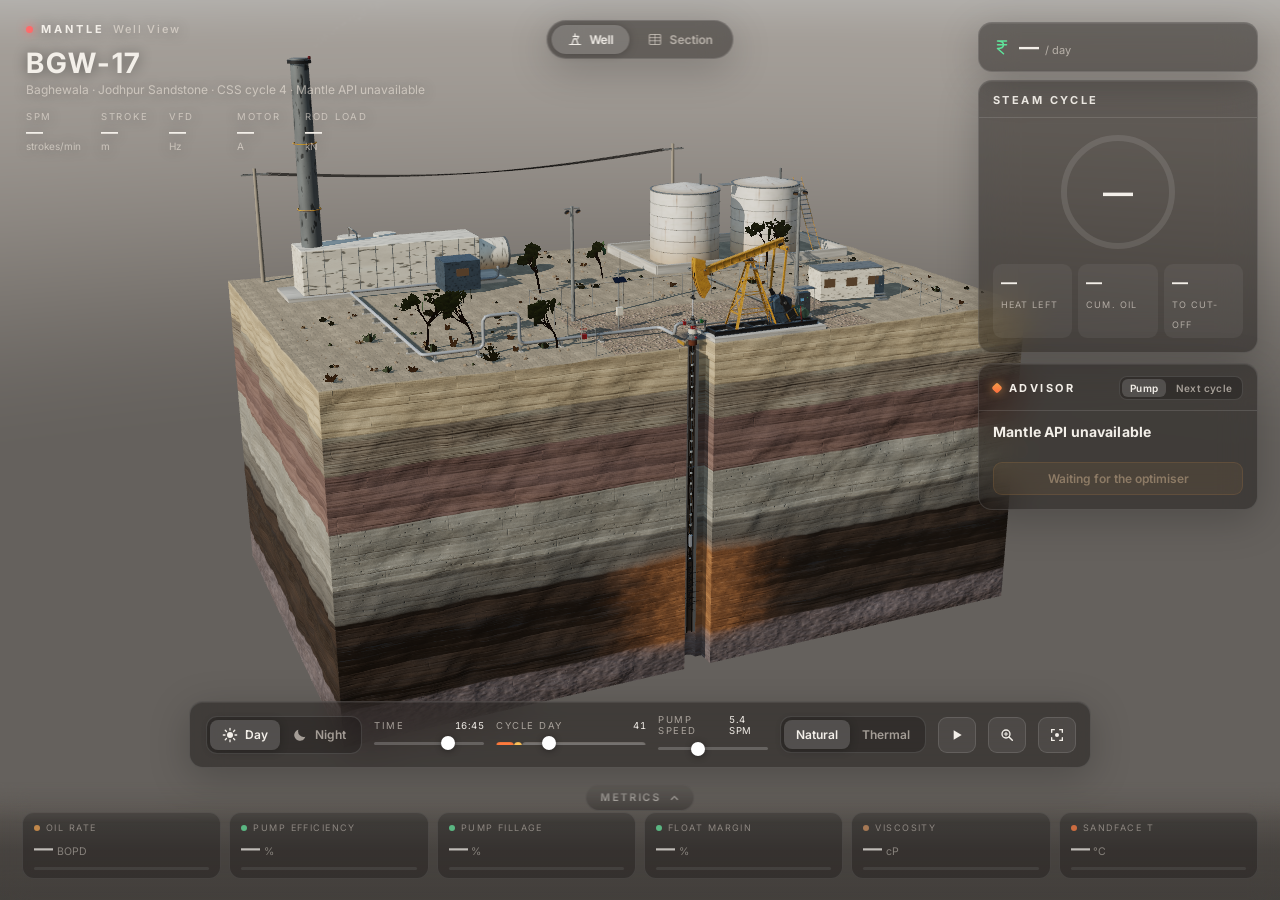
==== commit e9c61b88: "Remove the Simulated pill from the top-left brand header Drops the badge in Well View and Well secti" ====
--- a/app/index.html
+++ b/app/index.html
@@ -29,7 +29,7 @@
 <div id="ui">
   <!-- identity + live telemetry -->
   <header class="hud hud-tl">
-    <div class="brand"><span class="dot" id="live-dot"></span>MANTLE <em>Well View</em><span class="sim-pill" data-tip="sim">Simulated</span></div>
+    <div class="brand"><span class="dot" id="live-dot"></span>MANTLE <em>Well View</em></div>
     <h1>BGW-17</h1>
     <div class="sub">Baghewala · Jodhpur Sandstone · CSS cycle 4 · <span id="phase-sub">Production</span></div>
     <div class="telemetry">
--- a/app/style.css
+++ b/app/style.css
@@ -283,9 +283,6 @@
 @media (prefers-reduced-motion: reduce) { .brand .dot { animation: none; } }
 
 /* =================================================================== v2 additions */
-/* provenance */
-.sim-pill { margin-left: 4px; font-size: 8.5px; font-weight: 700; letter-spacing: 0.16em; text-transform: uppercase; padding: 2px 7px; border-radius: 999px; color: #ffd9a8; background: rgba(240,160,75,0.14); border: 1px solid rgba(240,160,75,0.35); pointer-events: auto; cursor: help; text-shadow: none; }
-.sec-hud .sim-pill { color: #b3470f; background: rgba(226,96,32,0.1); border-color: rgba(226,96,32,0.3); }
 
 /* value card: net per day + a cost-anatomy dropdown on hover */
 .value-panel { flex-direction: column; align-items: stretch; gap: 0; z-index: 3; }
@@ -439,3 +436,7 @@
 .tb-row > div + div { border-left: 1px solid rgba(42,36,27,0.2); }
 .tb-row label { display: block; font-size: 7.5px; font-weight: 700; letter-spacing: 0.16em; text-transform: uppercase; color: var(--ink-2); margin-bottom: 1px; }
 .sec-legend .leg:empty { display: none; }
+
+/* API state */
+body.api-offline .brand .dot { background: var(--crit); box-shadow: 0 0 10px var(--crit); }
+body.no-data .kpi, body.no-data .card { opacity: 0.7; }
